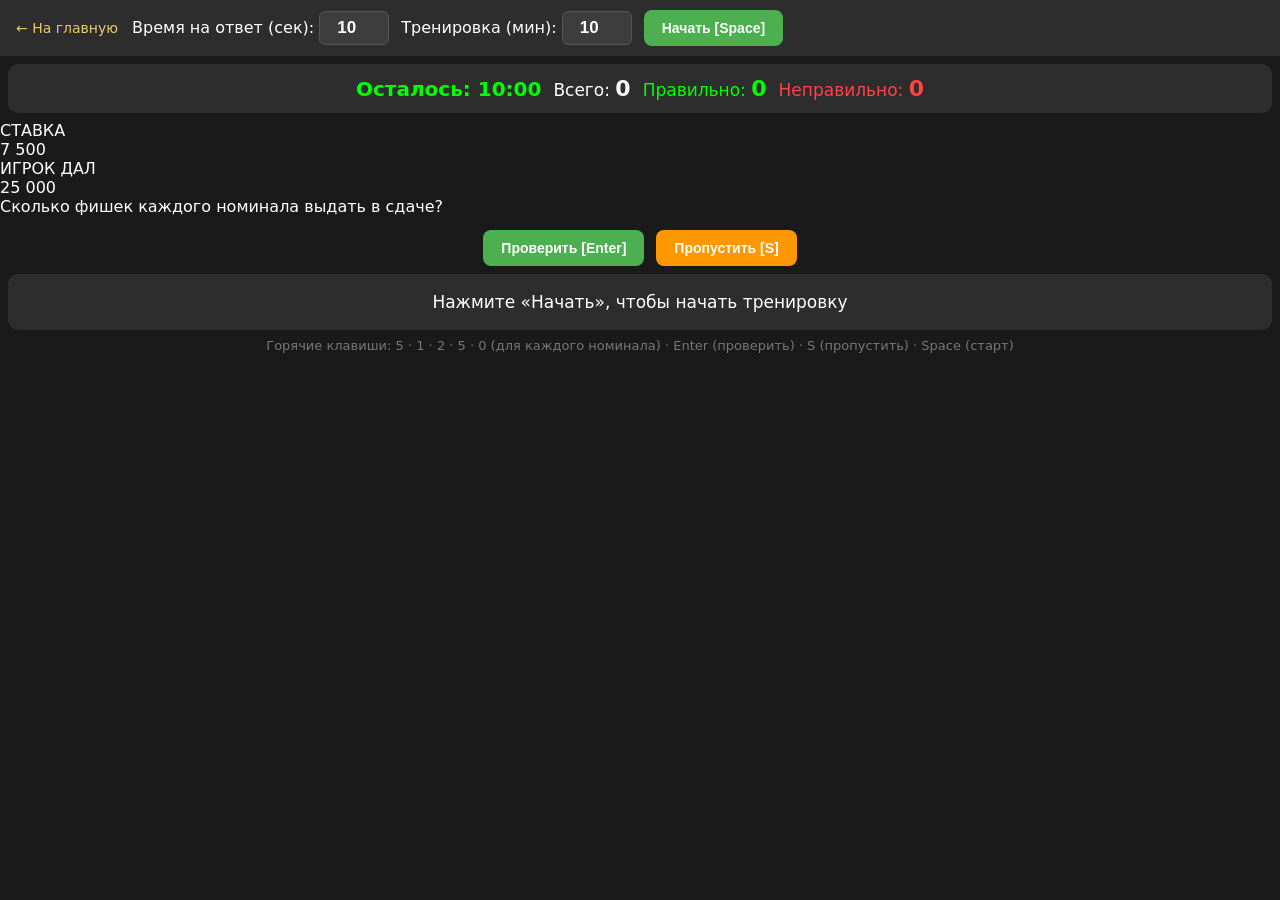
==== change/index.html @ e415ff21 "Update index.html" ====
<!DOCTYPE html>
<html lang="ru">
<head>
<meta charset="UTF-8">
<meta name="viewport" content="width=device-width, initial-scale=1">
<title>Подсчёт сдачи</title>
<link rel="stylesheet" href="../assets/style.css">
</head>
<body>

<div class="topbar">
  <a class="back" href="../">← На главную</a>
  <span class="row">
    <label>Время на ответ (сек): <input type="number" id="cardTime" value="10" min="3"></label>
    <label>Тренировка (мин): <input type="number" id="totalTime" value="10" min="1"></label>
    <button class="green" id="btnStart">Начать [Space]</button>
  </span>
</div>

<div class="panel row">
  <span id="timer">Осталось: 10:00</span>
  <span class="stat">Всего: <b id="stTotal">0</b></span>
  <span class="stat ok">Правильно: <b id="stOk">0</b></span>
  <span class="stat bad">Неправильно: <b id="stBad">0</b></span>
</div>

<div class="change-zone">
  <!-- Ситуация: ставка и фишка игрока -->
  <div class="situation">
    <div class="bet-box">
      <div class="bet-label">СТАВКА</div>
      <div class="bet-amount" id="betAmount">7 500</div>
    </div>
    <div class="chip-box">
      <div class="bet-label">ИГРОК ДАЛ</div>
      <div class="chip big" id="playerChip">25 000</div>
    </div>
  </div>

  <div class="change-hint">Сколько фишек каждого номинала выдать в сдаче?</div>

  <!-- Поля ввода сдачи -->
  <div class="change-inputs" id="changeInputs">
    <!-- Заполняется из JS -->
  </div>

  <div class="row" style="margin-top:14px">
    <button class="green" id="btnCheck">Проверить [Enter]</button>
    <button class="orange" id="btnSkip">Пропустить [S]</button>
  </div>
</div>

<div class="panel" id="result">Нажмите «Начать», чтобы начать тренировку</div>
<div class="hint">Горячие клавиши: 5 · 1 · 2 · 5 · 0 (для каждого номинала) · Enter (проверить) · S (пропустить) · Space (старт)</div>

<script src="change.js"></script>
</body>
</html>
---- assets/style.css ----
:root{
  --bg:#1a1a1a; --panel:#2d2d2d; --green:#4CAF50; --orange:#ff9800;
  --red:#ff4444; --ok:#00ff00; --table:#0d4736; --player:#1e3a5f;
  --cw:100px; /* ширина карты, переопределяется на мобильных */
}
*{box-sizing:border-box}
body{margin:0;background:var(--bg);color:#fff;
     font-family:system-ui,"Segoe UI",Arial,sans-serif}
a{color:inherit;text-decoration:none}

/* ---------- ГЛАВНАЯ ---------- */
.hero{text-align:center;padding:48px 16px 24px}
.logo{font-size:34px;letter-spacing:8px;color:#e8c96a}
.hero h1{margin:10px 0 6px;font-size:34px}
.subtitle{color:#aaa;margin:0}
.tiles{display:grid;gap:20px;grid-template-columns:repeat(auto-fit,minmax(280px,1fr));
       max-width:1100px;margin:24px auto;padding:0 16px}
.tile{background:var(--panel);border:2px solid #3a3a3a;border-radius:14px;
      padding:24px;transition:.15s;position:relative}
.tile.active:hover{transform:translateY(-4px);border-color:var(--green)}
.tile.disabled{opacity:.55}
.tile-icon{font-size:40px}
.tile h2{margin:12px 0 8px;font-size:20px}
.tile p{color:#bbb;font-size:14px;line-height:1.5;margin:0 0 18px}
.badge{display:inline-block;padding:6px 16px;border-radius:20px;
       background:#444;font-size:13px;font-weight:700}
.badge.ok{background:var(--green)}
.foot{text-align:center;color:#666;font-size:13px;padding:30px}

/* ---------- ОБЩИЕ ПАНЕЛИ ---------- */
.topbar{display:flex;align-items:center;gap:14px;background:var(--panel);
        padding:10px 16px;flex-wrap:wrap}
.back{color:#e8c96a;font-size:14px}
.panel{background:var(--panel);border-radius:10px;padding:12px 16px;margin:8px}
.row{display:flex;align-items:center;gap:12px;flex-wrap:wrap;justify-content:center}
input[type=number]{width:70px;height:34px;font-size:17px;font-weight:700;
  text-align:center;border-radius:6px;border:1px solid #555;
  background:#3d3d3d;color:#fff}
button{cursor:pointer;border:none;border-radius:8px;color:#fff;
       font-weight:700;font-size:14px;padding:10px 18px;background:#555}
button.green{background:var(--green)} button.orange{background:var(--orange)}
button:disabled{opacity:.45;cursor:default}
.stat{font-size:17px} .stat b{font-size:22px}
.stat.ok{color:var(--ok)} .stat.bad{color:var(--red)}
#timer{color:var(--ok);font-size:20px;font-weight:700}

/* ---------- ИГРОВОЕ ПОЛЕ ---------- */
.zone{border-radius:12px;padding:12px;margin:8px}
.zone.board{background:var(--table);border:2px solid #FFD700}
.zone.player{background:var(--player);border:2px solid #4a90d9}
.zone h3{margin:0 0 10px;text-align:center;font-size:16px;letter-spacing:1px}
.cards{display:flex;gap:6px;justify-content:center;flex-wrap:wrap}
.players{display:grid;grid-template-columns:1fr auto 1fr;gap:8px;align-items:center}
#result{min-height:56px;text-align:center;font-size:17px;white-space:pre-line;
        display:flex;align-items:center;justify-content:center}
.hint{text-align:center;color:#777;font-size:13px;padding-bottom:20px}

/* ---------- КАРТА (стиль с кремовой плашкой) ---------- */
.card{position:relative;width:var(--cw);height:calc(var(--cw)*1.4);
      background:#fff;border:1px solid #999;border-radius:calc(var(--cw)*.06);
      flex:0 0 auto}
.card .plate{position:absolute;inset:12% 15%;background:#F2E1B8;
             border:1px solid #8A7A55;border-radius:2px}
.card .idx{position:absolute;display:flex;flex-direction:column;
           align-items:center;line-height:1;font-weight:700}
.card .idx.tl{top:2%;left:3%}
.card .idx.br{bottom:2%;right:3%;transform:rotate(180deg)}
.card .idx .r{font-size:calc(var(--cw)*.20)}
.card .idx .s{font-size:calc(var(--cw)*.16)}
.card.red{color:#C01A2C} .card.black{color:#1A1A1A}
.pip{position:absolute;transform:translate(-50%,-50%);line-height:1}
.pip.flip{transform:translate(-50%,-50%) rotate(180deg)}
.court{position:absolute;left:50%;top:42%;transform:translate(-50%,-50%);
       font-family:Georgia,serif;font-weight:700;font-size:calc(var(--cw)*.42)}
.court-suit{position:absolute;left:50%;top:76%;transform:translate(-50%,-50%);
            font-size:calc(var(--cw)*.26)}

/* ---------- МОБИЛЬНЫЕ ---------- */
@media(max-width:760px){
  :root{--cw:58px}
  .players{grid-template-columns:1fr 1fr}
  .players .draw{grid-column:1/3;order:3}
  .hero h1{font-size:26px}
}
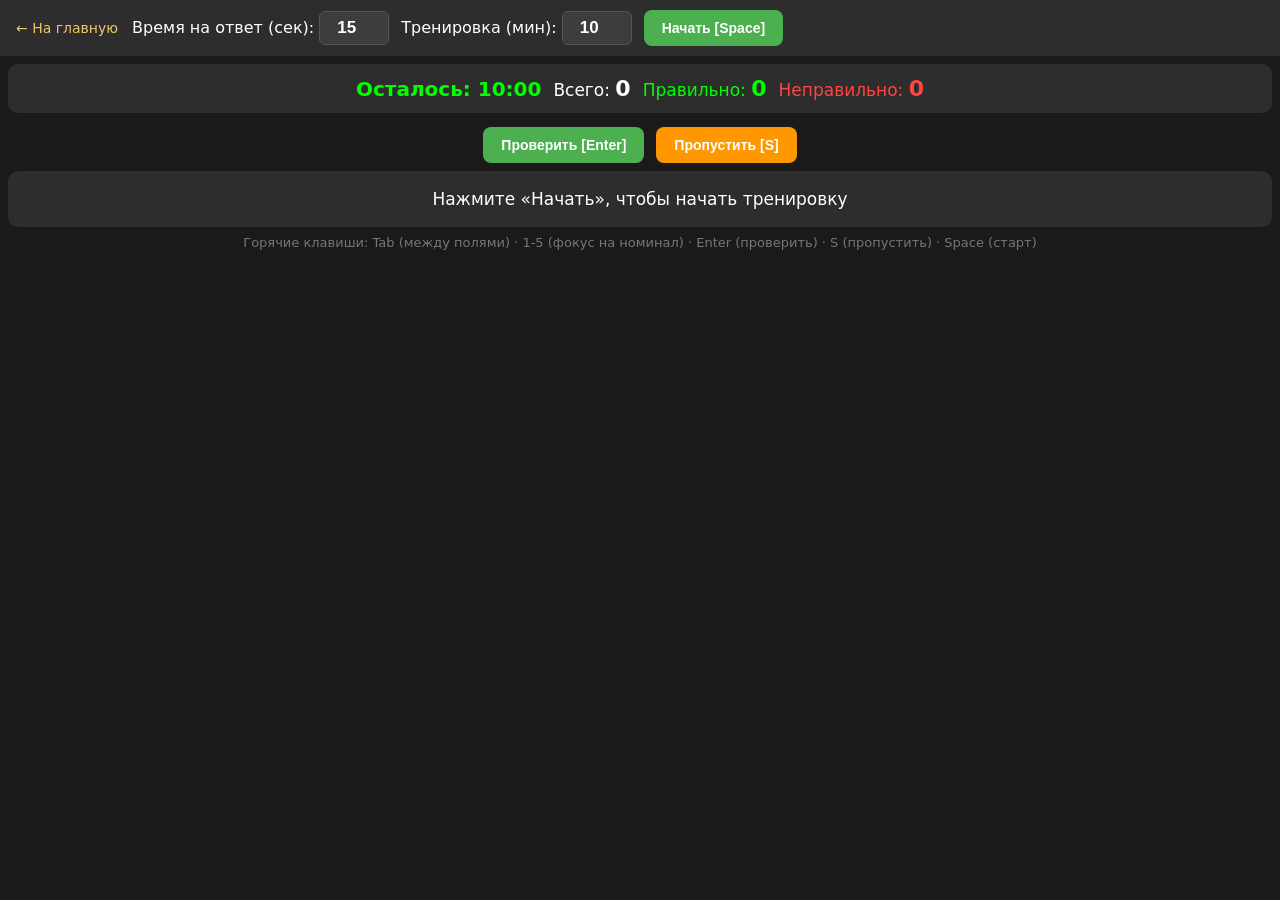
==== commit bf1bd109: "Update index.html" ====
--- a/change/index.html
+++ b/change/index.html
@@ -3,7 +3,7 @@
 <head>
 <meta charset="UTF-8">
 <meta name="viewport" content="width=device-width, initial-scale=1">
-<title>Подсчёт сдачи</title>
+<title>Подсчёт сдачи — 3 игрока</title>
 <link rel="stylesheet" href="../assets/style.css">
 </head>
 <body>
@@ -11,7 +11,7 @@
 <div class="topbar">
   <a class="back" href="../">← На главную</a>
   <span class="row">
-    <label>Время на ответ (сек): <input type="number" id="cardTime" value="10" min="3"></label>
+    <label>Время на ответ (сек): <input type="number" id="cardTime" value="15" min="5"></label>
     <label>Тренировка (мин): <input type="number" id="totalTime" value="10" min="1"></label>
     <button class="green" id="btnStart">Начать [Space]</button>
   </span>
@@ -24,34 +24,17 @@
   <span class="stat bad">Неправильно: <b id="stBad">0</b></span>
 </div>
 
-<div class="change-zone">
-  <!-- Ситуация: ставка и фишка игрока -->
-  <div class="situation">
-    <div class="bet-box">
-      <div class="bet-label">СТАВКА</div>
-      <div class="bet-amount" id="betAmount">7 500</div>
-    </div>
-    <div class="chip-box">
-      <div class="bet-label">ИГРОК ДАЛ</div>
-      <div class="chip big" id="playerChip">25 000</div>
-    </div>
-  </div>
+<div class="players-grid" id="playersGrid">
+  <!-- Игроки генерируются из JS -->
+</div>
 
-  <div class="change-hint">Сколько фишек каждого номинала выдать в сдаче?</div>
-
-  <!-- Поля ввода сдачи -->
-  <div class="change-inputs" id="changeInputs">
-    <!-- Заполняется из JS -->
-  </div>
-
-  <div class="row" style="margin-top:14px">
-    <button class="green" id="btnCheck">Проверить [Enter]</button>
-    <button class="orange" id="btnSkip">Пропустить [S]</button>
-  </div>
+<div class="row" style="margin-top:14px">
+  <button class="green" id="btnCheck">Проверить [Enter]</button>
+  <button class="orange" id="btnSkip">Пропустить [S]</button>
 </div>
 
 <div class="panel" id="result">Нажмите «Начать», чтобы начать тренировку</div>
-<div class="hint">Горячие клавиши: 5 · 1 · 2 · 5 · 0 (для каждого номинала) · Enter (проверить) · S (пропустить) · Space (старт)</div>
+<div class="hint">Горячие клавиши: Tab (между полями) · 1-5 (фокус на номинал) · Enter (проверить) · S (пропустить) · Space (старт)</div>
 
 <script src="change.js"></script>
 </body>
--- a/assets/style.css
+++ b/assets/style.css
@@ -81,4 +81,38 @@
   .players{grid-template-columns:1fr 1fr}
   .players .draw{grid-column:1/3;order:3}
   .hero h1{font-size:26px}
-}+  /* ---------- РАЗДЕЛ "СДАЧА" ---------- */
+.change-zone{max-width:900px;margin:20px auto;padding:0 16px}
+.situation{display:grid;grid-template-columns:1fr 1fr;gap:20px;margin-bottom:20px}
+.bet-box,.chip-box{background:var(--panel);border-radius:12px;padding:20px;text-align:center}
+.bet-label{color:#aaa;font-size:13px;letter-spacing:2px;margin-bottom:10px}
+.bet-amount{font-size:42px;font-weight:700;color:#FFD700}
+.change-hint{text-align:center;color:#bbb;font-size:15px;margin:15px 0}
+
+/* Фишки */
+.chip{display:inline-flex;align-items:center;justify-content:center;
+      border-radius:50%;font-weight:700;border:4px double;
+      box-shadow:inset 0 0 0 3px rgba(255,255,255,.15);
+      font-family:Georgia,serif}
+.chip.big{width:160px;height:160px;font-size:26px}
+.chip.mini{width:60px;height:60px;font-size:13px}
+
+/* Поля ввода сдачи */
+.change-inputs{display:grid;grid-template-columns:repeat(5,1fr);gap:10px}
+.chip-input-wrap{background:var(--panel);border-radius:10px;padding:12px;
+                 display:flex;flex-direction:column;align-items:center;gap:8px}
+.chip-controls{display:flex;align-items:center;gap:4px}
+.chip-btn{width:32px;height:32px;padding:0;font-size:18px;font-weight:700;
+          background:#555;border-radius:6px}
+.chip-btn:hover{background:#666}
+.chip-count{width:50px;height:36px;text-align:center;font-size:18px;font-weight:700;
+            background:#3d3d3d;color:#fff;border:1px solid #555;border-radius:6px}
+.chip-count:disabled{opacity:.5}
+
+@media(max-width:760px){
+    .situation{grid-template-columns:1fr}
+    .change-inputs{grid-template-columns:repeat(2,1fr)}
+    .chip.big{width:120px;height:120px;font-size:20px}
+    .bet-amount{font-size:30px}
+}
+}
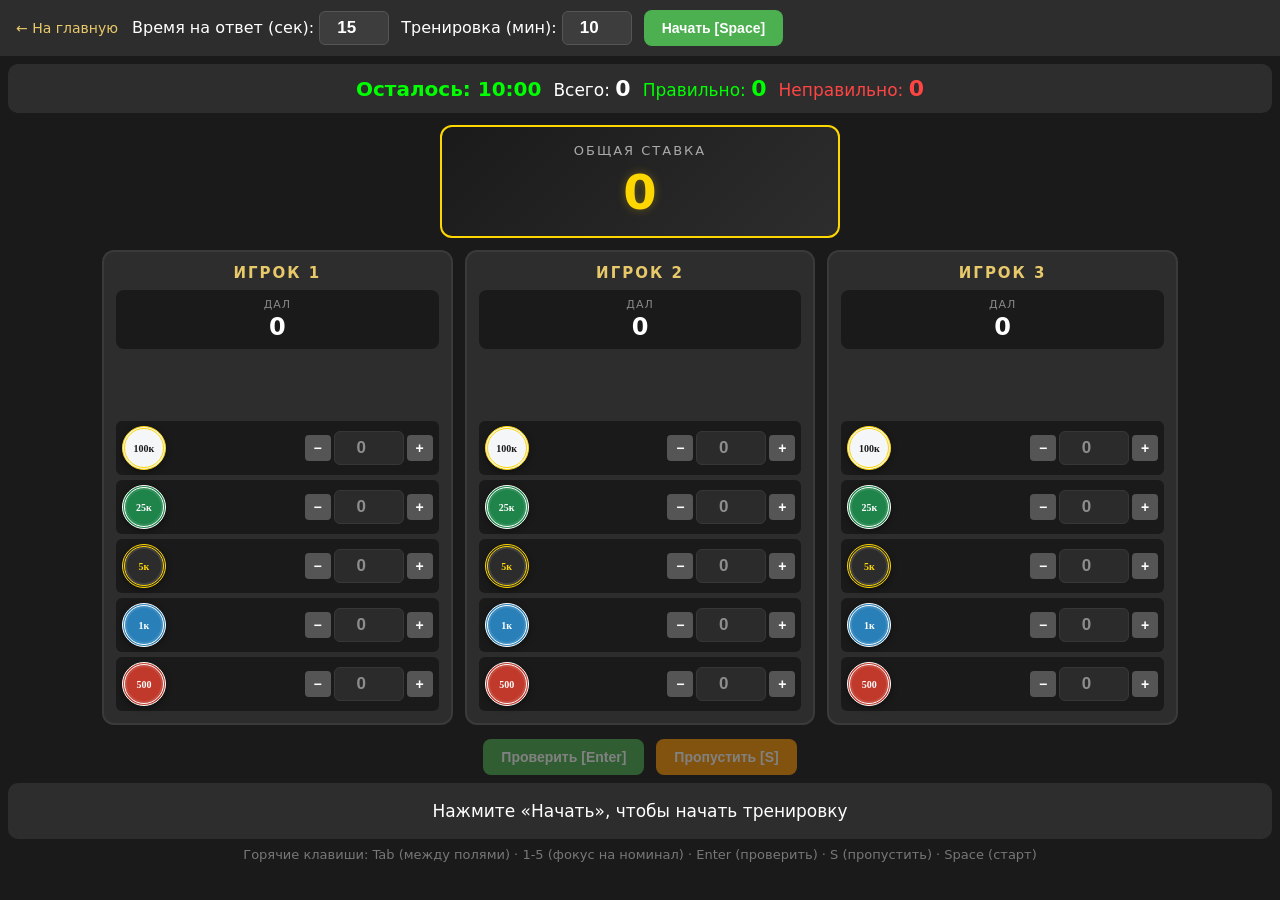
==== commit eaf448e6: "Update index.html" ====
--- a/change/index.html
+++ b/change/index.html
@@ -24,8 +24,15 @@
   <span class="stat bad">Неправильно: <b id="stBad">0</b></span>
 </div>
 
+<!-- Общая ставка -->
+<div class="global-bet">
+  <div class="bet-label">ОБЩАЯ СТАВКА</div>
+  <div class="bet-amount" id="globalBet">0</div>
+</div>
+
+<!-- 3 колонки игроков -->
 <div class="players-grid" id="playersGrid">
-  <!-- Игроки генерируются из JS -->
+  <!-- Генерируется из JS -->
 </div>
 
 <div class="row" style="margin-top:14px">
--- a/assets/style.css
+++ b/assets/style.css
@@ -81,38 +81,155 @@
   .players{grid-template-columns:1fr 1fr}
   .players .draw{grid-column:1/3;order:3}
   .hero h1{font-size:26px}
-  /* ---------- РАЗДЕЛ "СДАЧА" ---------- */
-.change-zone{max-width:900px;margin:20px auto;padding:0 16px}
-.situation{display:grid;grid-template-columns:1fr 1fr;gap:20px;margin-bottom:20px}
-.bet-box,.chip-box{background:var(--panel);border-radius:12px;padding:20px;text-align:center}
-.bet-label{color:#aaa;font-size:13px;letter-spacing:2px;margin-bottom:10px}
-.bet-amount{font-size:42px;font-weight:700;color:#FFD700}
-.change-hint{text-align:center;color:#bbb;font-size:15px;margin:15px 0}
-
-/* Фишки */
-.chip{display:inline-flex;align-items:center;justify-content:center;
-      border-radius:50%;font-weight:700;border:4px double;
-      box-shadow:inset 0 0 0 3px rgba(255,255,255,.15);
-      font-family:Georgia,serif}
-.chip.big{width:160px;height:160px;font-size:26px}
-.chip.mini{width:60px;height:60px;font-size:13px}
+}
+/* ---------- РАЗДЕЛ "СДАЧА" ---------- */
+.global-bet {
+    text-align: center;
+    padding: 16px;
+    margin: 12px auto;
+    max-width: 400px;
+    background: linear-gradient(135deg, #1a1a1a 0%, #2d2d2d 100%);
+    border: 2px solid #FFD700;
+    border-radius: 12px;
+}
+.global-bet .bet-label {
+    color: #aaa;
+    font-size: 13px;
+    letter-spacing: 2px;
+    margin-bottom: 6px;
+}
+.global-bet .bet-amount {
+    font-size: 48px;
+    font-weight: 700;
+    color: #FFD700;
+    text-shadow: 0 0 10px rgba(255, 215, 0, 0.3);
+}
+
+.players-grid {
+    display: grid;
+    grid-template-columns: repeat(3, 1fr);
+    gap: 12px;
+    max-width: 1100px;
+    margin: 12px auto;
+    padding: 0 12px;
+}
+.player-col {
+    background: var(--panel);
+    border-radius: 12px;
+    padding: 12px;
+    border: 2px solid #3a3a3a;
+    display: flex;
+    flex-direction: column;
+    gap: 8px;
+}
+.player-header {
+    text-align: center;
+    font-size: 15px;
+    font-weight: 700;
+    letter-spacing: 2px;
+    color: #e8c96a;
+}
+.player-gave {
+    background: #1a1a1a;
+    border-radius: 8px;
+    padding: 8px;
+    text-align: center;
+}
+.player-gave .bet-label {
+    color: #888;
+    font-size: 11px;
+    letter-spacing: 1px;
+    margin-bottom: 2px;
+}
+.player-sum {
+    font-size: 24px;
+    font-weight: 700;
+    color: #fff;
+}
+
+/* Фишки — ИСПРАВЛЕНО ОТОБРАЖЕНИЕ */
+.chip {
+    display: inline-flex;
+    align-items: center;
+    justify-content: center;
+    border-radius: 50%;
+    font-weight: 700;
+    border: 3px double;
+    box-shadow: 0 2px 6px rgba(0,0,0,0.4), inset 0 0 0 2px rgba(255,255,255,0.1);
+    font-family: Georgia, serif;
+    flex-shrink: 0;
+}
+.chip.medium {
+    width: 56px;
+    height: 56px;
+    font-size: 11px;
+}
+.chip.mini {
+    width: 44px;
+    height: 44px;
+    font-size: 10px;
+}
+
+.chips-row {
+    display: flex;
+    gap: 6px;
+    justify-content: center;
+    flex-wrap: wrap;
+    min-height: 56px;
+    align-items: center;
+}
 
 /* Поля ввода сдачи */
-.change-inputs{display:grid;grid-template-columns:repeat(5,1fr);gap:10px}
-.chip-input-wrap{background:var(--panel);border-radius:10px;padding:12px;
-                 display:flex;flex-direction:column;align-items:center;gap:8px}
-.chip-controls{display:flex;align-items:center;gap:4px}
-.chip-btn{width:32px;height:32px;padding:0;font-size:18px;font-weight:700;
-          background:#555;border-radius:6px}
-.chip-btn:hover{background:#666}
-.chip-count{width:50px;height:36px;text-align:center;font-size:18px;font-weight:700;
-            background:#3d3d3d;color:#fff;border:1px solid #555;border-radius:6px}
-.chip-count:disabled{opacity:.5}
-
-@media(max-width:760px){
-    .situation{grid-template-columns:1fr}
-    .change-inputs{grid-template-columns:repeat(2,1fr)}
-    .chip.big{width:120px;height:120px;font-size:20px}
-    .bet-amount{font-size:30px}
-}
-}
+.change-inputs {
+    display: grid;
+    grid-template-columns: 1fr;
+    gap: 5px;
+    flex-grow: 1;
+}
+.chip-input-wrap {
+    display: grid;
+    grid-template-columns: 44px 1fr;
+    gap: 5px;
+    align-items: center;
+    background: #1a1a1a;
+    border-radius: 6px;
+    padding: 5px 6px;
+}
+.chip-controls {
+    display: flex;
+    align-items: center;
+    gap: 3px;
+    justify-content: flex-end;
+}
+.chip-btn {
+    width: 26px;
+    height: 26px;
+    padding: 0;
+    font-size: 14px;
+    font-weight: 700;
+    background: #555;
+    border-radius: 4px;
+    color: #fff;
+    border: none;
+    cursor: pointer;
+}
+.chip-btn:hover { background: #666; }
+.chip-count {
+    width: 40px;
+    height: 28px;
+    text-align: center;
+    font-size: 15px;
+    font-weight: 700;
+    background: #3d3d3d;
+    color: #fff;
+    border: 1px solid #555;
+    border-radius: 4px;
+}
+.chip-count:disabled { opacity: .5; }
+
+@media (max-width: 900px) {
+    .players-grid { grid-template-columns: 1fr; max-width: 380px; }
+    .global-bet .bet-amount { font-size: 36px; }
+    .player-sum { font-size: 20px; }
+}
+
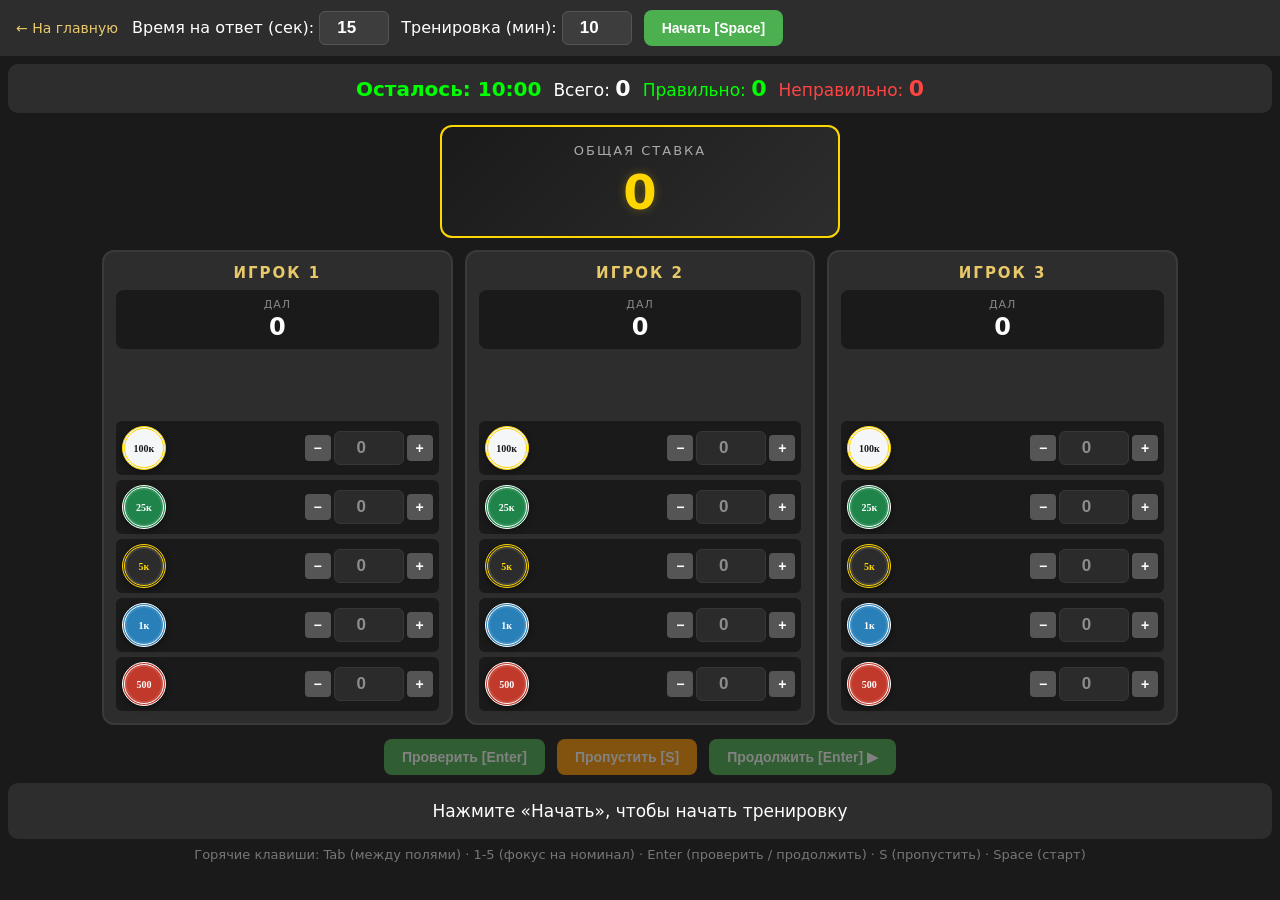
==== commit 39d9dfc4: "Update index.html" ====
--- a/change/index.html
+++ b/change/index.html
@@ -24,24 +24,21 @@
   <span class="stat bad">Неправильно: <b id="stBad">0</b></span>
 </div>
 
-<!-- Общая ставка -->
 <div class="global-bet">
   <div class="bet-label">ОБЩАЯ СТАВКА</div>
   <div class="bet-amount" id="globalBet">0</div>
 </div>
 
-<!-- 3 колонки игроков -->
-<div class="players-grid" id="playersGrid">
-  <!-- Генерируется из JS -->
-</div>
+<div class="players-grid" id="playersGrid"></div>
 
 <div class="row" style="margin-top:14px">
   <button class="green" id="btnCheck">Проверить [Enter]</button>
   <button class="orange" id="btnSkip">Пропустить [S]</button>
+  <button class="green" id="btnNext" disabled>Продолжить [Enter] ▶</button>
 </div>
 
 <div class="panel" id="result">Нажмите «Начать», чтобы начать тренировку</div>
-<div class="hint">Горячие клавиши: Tab (между полями) · 1-5 (фокус на номинал) · Enter (проверить) · S (пропустить) · Space (старт)</div>
+<div class="hint">Горячие клавиши: Tab (между полями) · 1-5 (фокус на номинал) · Enter (проверить / продолжить) · S (пропустить) · Space (старт)</div>
 
 <script src="change.js"></script>
 </body>
